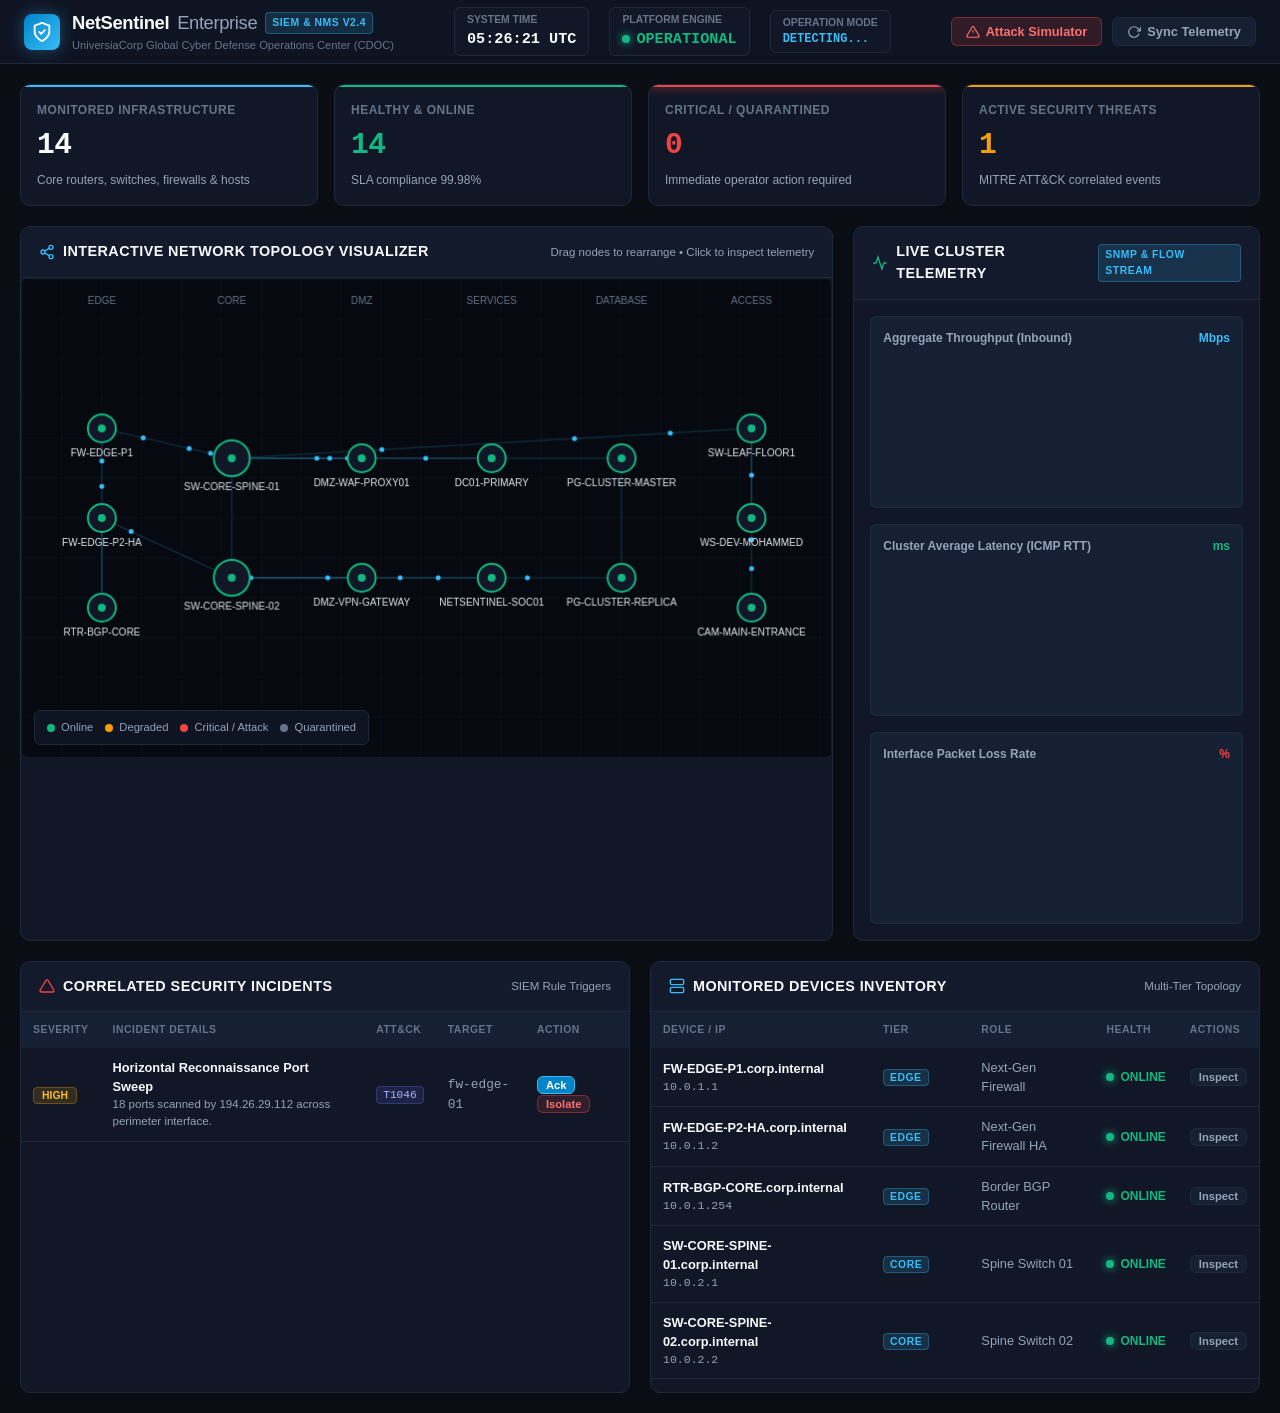
==== frontend/index.html @ fc28fd9a "feat(netsentinel): initialize enterprise network security and monitoring system (NMS/SIEM)" ====
<!DOCTYPE html>
<html lang="en">
<head>
  <meta charset="UTF-8">
  <meta name="viewport" content="width=device-width, initial-scale=1.0">
  <title>NetSentinel Enterprise — SOC Cyber Defense & Telemetry Platform</title>
  <link rel="stylesheet" href="css/soc.css">
</head>
<body>

  <!-- Top SOC Navigation Bar -->
  <header class="soc-header">
    <div class="brand-section">
      <div class="brand-logo">
        <svg width="22" height="22" viewBox="0 0 24 24" fill="none" stroke="#ffffff" stroke-width="2" stroke-linecap="round" stroke-linejoin="round">
          <path d="M12 22s8-4 8-10V5l-8-3-8 3v7c0 6 8 10 8 10z"/>
          <path d="M9 12l2 2 4-4"/>
        </svg>
      </div>
      <div>
        <div class="brand-title">
          NetSentinel <span style="font-weight: 400; color: #94a3b8;">Enterprise</span>
          <span class="badge-tag">SIEM & NMS v2.4</span>
        </div>
        <div style="font-size: 0.7rem; color: #64748b;">UniversiaCorp Global Cyber Defense Operations Center (CDOC)</div>
      </div>
    </div>

    <div class="header-metrics">
      <div class="kpi-pill">
        <span class="kpi-label">System Time</span>
        <span class="kpi-val" id="soc-clock">00:00:00 UTC</span>
      </div>
      <div class="kpi-pill">
        <span class="kpi-label">Platform Engine</span>
        <span class="kpi-val" style="color: #10b981; display: flex; align-items: center; gap: 6px;">
          <span class="pulse-dot"></span> OPERATIONAL
        </span>
      </div>
      <div class="kpi-pill">
        <span class="kpi-label">Operation Mode</span>
        <span class="kpi-val" id="mode-badge" style="color: #38bdf8; font-size: 0.75rem;">DETECTING...</span>
      </div>
    </div>

    <div class="header-actions">
      <button class="btn btn-danger" id="btn-open-attack-modal">
        <svg width="14" height="14" viewBox="0 0 24 24" fill="none" stroke="currentColor" stroke-width="2">
          <path d="M10.29 3.86L1.82 18a2 2 0 0 0 1.71 3h16.94a2 2 0 0 0 1.71-3L13.71 3.86a2 2 0 0 0-3.42 0z"/>
          <line x1="12" y1="9" x2="12" y2="13"/>
          <line x1="12" y1="17" x2="12.01" y2="17"/>
        </svg>
        Attack Simulator
      </button>
      <button class="btn btn-secondary" onclick="window.socApp.refreshData()">
        <svg width="14" height="14" viewBox="0 0 24 24" fill="none" stroke="currentColor" stroke-width="2">
          <polyline points="23 4 23 10 17 10"/>
          <path d="M20.49 15a9 9 0 1 1-2.12-9.36L23 10"/>
        </svg>
        Sync Telemetry
      </button>
    </div>
  </header>

  <!-- Main SOC Workspace Container -->
  <main class="soc-container">

    <!-- KPI Status Cards -->
    <section class="kpi-grid">
      <div class="kpi-card brand">
        <span class="kpi-title">Monitored Infrastructure</span>
        <span class="kpi-number" id="kpi-total-nodes">--</span>
        <span class="kpi-meta">Core routers, switches, firewalls & hosts</span>
      </div>
      <div class="kpi-card success">
        <span class="kpi-title">Healthy & Online</span>
        <span class="kpi-number" id="kpi-online-nodes" style="color: #10b981;">--</span>
        <span class="kpi-meta">SLA compliance 99.98%</span>
      </div>
      <div class="kpi-card critical">
        <span class="kpi-title">Critical / Quarantined</span>
        <span class="kpi-number" id="kpi-critical-nodes" style="color: #ef4444;">--</span>
        <span class="kpi-meta">Immediate operator action required</span>
      </div>
      <div class="kpi-card warning">
        <span class="kpi-title">Active Security Threats</span>
        <span class="kpi-number" id="kpi-active-threats" style="color: #f59e0b;">--</span>
        <span class="kpi-meta">MITRE ATT&CK correlated events</span>
      </div>
    </section>

    <!-- Center Workspace: Topology Map & Telemetry Gauges -->
    <section class="soc-workspace">
      
      <!-- Interactive Network Topology Canvas -->
      <div class="panel-card">
        <div class="panel-header">
          <div class="panel-title">
            <svg width="16" height="16" viewBox="0 0 24 24" fill="none" stroke="#38bdf8" stroke-width="2">
              <circle cx="18" cy="5" r="3"/><circle cx="6" cy="12" r="3"/><circle cx="18" cy="19" r="3"/>
              <line x1="8.59" y1="13.51" x2="15.42" y2="17.49"/><line x1="15.41" y1="6.51" x2="8.59" y2="10.49"/>
            </svg>
            Interactive Network Topology Visualizer
          </div>
          <div style="font-size: 0.72rem; color: #94a3b8;">
            Drag nodes to rearrange • Click to inspect telemetry
          </div>
        </div>
        <div class="panel-body" style="padding: 0;">
          <div class="topology-container">
            <canvas id="topology-canvas"></canvas>
            <div class="topology-legend">
              <div class="legend-item"><span class="legend-dot" style="background:#10b981;"></span> Online</div>
              <div class="legend-item"><span class="legend-dot" style="background:#f59e0b;"></span> Degraded</div>
              <div class="legend-item"><span class="legend-dot" style="background:#ef4444;"></span> Critical / Attack</div>
              <div class="legend-item"><span class="legend-dot" style="background:#64748b;"></span> Quarantined</div>
            </div>
          </div>
        </div>
      </div>

      <!-- Real-Time Telemetry Performance Charts -->
      <div class="panel-card">
        <div class="panel-header">
          <div class="panel-title">
            <svg width="16" height="16" viewBox="0 0 24 24" fill="none" stroke="#10b981" stroke-width="2">
              <polyline points="22 12 18 12 15 21 9 3 6 12 2 12"/>
            </svg>
            Live Cluster Telemetry
          </div>
          <span class="badge-tag">SNMP & Flow Stream</span>
        </div>
        <div class="panel-body telemetry-charts">
          
          <div class="chart-card">
            <div class="chart-header">
              <span>Aggregate Throughput (Inbound)</span>
              <span style="color:#38bdf8;">Mbps</span>
            </div>
            <div class="chart-canvas-wrap">
              <canvas id="chart-bandwidth"></canvas>
            </div>
          </div>

          <div class="chart-card">
            <div class="chart-header">
              <span>Cluster Average Latency (ICMP RTT)</span>
              <span style="color:#10b981;">ms</span>
            </div>
            <div class="chart-canvas-wrap">
              <canvas id="chart-latency"></canvas>
            </div>
          </div>

          <div class="chart-card">
            <div class="chart-header">
              <span>Interface Packet Loss Rate</span>
              <span style="color:#ef4444;">%</span>
            </div>
            <div class="chart-canvas-wrap">
              <canvas id="chart-loss"></canvas>
            </div>
          </div>

        </div>
      </div>

    </section>

    <!-- Bottom Tables: Incident Feed & Device Catalog -->
    <section class="tables-grid">
      
      <!-- Live Incident Feed -->
      <div class="panel-card">
        <div class="panel-header">
          <div class="panel-title">
            <svg width="16" height="16" viewBox="0 0 24 24" fill="none" stroke="#ef4444" stroke-width="2">
              <path d="M10.29 3.86L1.82 18a2 2 0 0 0 1.71 3h16.94a2 2 0 0 0 1.71-3L13.71 3.86a2 2 0 0 0-3.42 0z"/>
            </svg>
            Correlated Security Incidents
          </div>
          <span style="font-size: 0.72rem; color: #94a3b8;">SIEM Rule Triggers</span>
        </div>
        <div class="panel-body table-responsive" style="padding: 0;">
          <table class="soc-table">
            <thead>
              <tr>
                <th>Severity</th>
                <th>Incident Details</th>
                <th>ATT&CK</th>
                <th>Target</th>
                <th>Action</th>
              </tr>
            </thead>
            <tbody id="alerts-table-body">
              <!-- Rendered via app.js -->
            </tbody>
          </table>
        </div>
      </div>

      <!-- Infrastructure Inventory Catalog -->
      <div class="panel-card">
        <div class="panel-header">
          <div class="panel-title">
            <svg width="16" height="16" viewBox="0 0 24 24" fill="none" stroke="#38bdf8" stroke-width="2">
              <rect x="2" y="2" width="20" height="8" rx="2" ry="2"/>
              <rect x="2" y="14" width="20" height="8" rx="2" ry="2"/>
              <line x1="6" y1="6" x2="6.01" y2="6"/>
              <line x1="6" y1="18" x2="6.01" y2="18"/>
            </svg>
            Monitored Devices Inventory
          </div>
          <span style="font-size: 0.72rem; color: #94a3b8;">Multi-Tier Topology</span>
        </div>
        <div class="panel-body table-responsive" style="padding: 0;">
          <table class="soc-table">
            <thead>
              <tr>
                <th>Device / IP</th>
                <th>Tier</th>
                <th>Role</th>
                <th>Health</th>
                <th>Actions</th>
              </tr>
            </thead>
            <tbody id="devices-table-body">
              <!-- Rendered via app.js -->
            </tbody>
          </table>
        </div>
      </div>

    </section>

  </main>

  <!-- Modal: Cyber Attack Simulator -->
  <div class="modal-overlay" id="attack-modal">
    <div class="modal-box">
      <div class="modal-header">
        <div style="font-weight: 700; font-size: 1rem; display: flex; align-items: center; gap: 8px;">
          <span style="color: #ef4444;">●</span> Inject Simulated Cyber Attack
        </div>
        <button class="btn btn-secondary" id="btn-close-attack-modal" style="padding: 4px 10px;">✕</button>
      </div>
      <div class="modal-body">
        <p style="font-size: 0.8rem; color: #94a3b8;">
          Select a realistic threat scenario to execute against the monitored infrastructure.
          The SIEM correlator will analyze incoming telemetry, trigger MITRE ATT&CK alerts, and degrade node status in real-time.
        </p>

        <div class="attack-cards-grid">
          <button class="attack-btn-card danger" onclick="window.socApp.triggerAttackScenario('ddos')">
            <div class="attack-btn-title">
              <span style="color: #ef4444;">💥</span> Volumetric SYN Flood DDoS
            </div>
            <div class="attack-btn-desc">
              894 Mbps traffic surge targeting PA-5450 Perimeter Firewall. Triggers Rule SEC-R003 (T1498.001).
            </div>
          </button>

          <button class="attack-btn-card danger" onclick="window.socApp.triggerAttackScenario('brute_force')">
            <div class="attack-btn-title">
              <span style="color: #ef4444;">🔑</span> SSH Credential Brute-Force
            </div>
            <div class="attack-btn-desc">
              8 rapid failed logins against Primary PostgreSQL Cluster. Triggers Rule SEC-R001 (T1110.001).
            </div>
          </button>

          <button class="attack-btn-card" onclick="window.socApp.triggerAttackScenario('port_scan')">
            <div class="attack-btn-title">
              <span style="color: #f59e0b;">🔍</span> Horizontal Port Sweep
            </div>
            <div class="attack-btn-desc">
              Reconnaissance sweep probing 18 ports on Nginx DMZ Reverse Proxy. Triggers Rule SEC-R002 (T1046).
            </div>
          </button>

          <button class="attack-btn-card" onclick="window.socApp.triggerAttackScenario('link_flap')">
            <div class="attack-btn-title">
              <span style="color: #38bdf8;">⚡</span> Spine Fiber Link Flapping
            </div>
            <div class="attack-btn-desc">
              12.5% packet drop burst & 215ms latency spike on Cisco Nexus Core Backbone. Triggers NMS stability alert.
            </div>
          </button>
        </div>
      </div>
    </div>
  </div>

  <!-- Modal: Device Inspector -->
  <div class="modal-overlay" id="device-modal">
    <div class="modal-box">
      <div class="modal-header">
        <div style="font-weight: 700; font-size: 1rem; display: flex; align-items: center; gap: 8px;">
          <svg width="16" height="16" viewBox="0 0 24 24" fill="none" stroke="#38bdf8" stroke-width="2">
            <rect x="2" y="2" width="20" height="8" rx="2" ry="2"/>
            <rect x="2" y="14" width="20" height="8" rx="2" ry="2"/>
          </svg>
          Device Telemetry Inspector
        </div>
        <button class="btn btn-secondary" id="btn-close-device-modal" style="padding: 4px 10px;">✕</button>
      </div>
      <div class="modal-body">
        <div style="display: grid; grid-template-columns: 1fr 1fr; gap: 12px; font-size: 0.8rem;">
          <div><strong style="color:#64748b;">Hostname:</strong> <div id="modal-dev-hostname" style="font-family:monospace; color:#f8fafc;">--</div></div>
          <div><strong style="color:#64748b;">IP Address:</strong> <div id="modal-dev-ip" style="font-family:monospace; color:#38bdf8;">--</div></div>
          <div><strong style="color:#64748b;">Network Tier:</strong> <div id="modal-dev-tier" style="color:#f8fafc;">--</div></div>
          <div><strong style="color:#64748b;">Operational Role:</strong> <div id="modal-dev-role" style="color:#f8fafc;">--</div></div>
          <div><strong style="color:#64748b;">Hardware / OS:</strong> <div id="modal-dev-vendor" style="color:#f8fafc;">--</div></div>
          <div><strong style="color:#64748b;">Current Health:</strong> <div id="modal-dev-status" style="font-weight:700;">--</div></div>
        </div>

        <div style="margin-top: 10px; display: flex; gap: 10px;">
          <button class="btn btn-primary" onclick="alert('ICMP Probe Executed: Round-trip RTT: 1.2ms, Packet Loss: 0.0%, 3-way handshake verified.')">
            Execute Live ICMP Probe
          </button>
          <button class="btn btn-danger" onclick="window.socApp.quarantineDevice(window.socApp.selectedDevice.id); window.socApp.closeDeviceModal();">
            Isolate / Quarantine Host
          </button>
        </div>
      </div>
    </div>
  </div>

  <script src="js/topology.js"></script>
  <script src="js/charts.js"></script>
  <script src="js/app.js"></script>
</body>
</html>
---- frontend/css/soc.css ----
/* NetSentinel Enterprise - Cyber SOC Dark Theme */
:root {
  --bg-primary: #0a0d14;
  --bg-surface: #111726;
  --bg-surface-elevated: #162035;
  --bg-surface-hover: #1c2944;
  --border-subtle: #1e293b;
  --border-active: #38bdf8;
  
  --text-primary: #f8fafc;
  --text-secondary: #94a3b8;
  --text-muted: #64748b;
  
  --color-brand: #38bdf8;
  --color-brand-glow: rgba(56, 189, 248, 0.35);
  --color-success: #10b981;
  --color-warning: #f59e0b;
  --color-danger: #ef4444;
  --color-info: #6366f1;
  
  --radius-sm: 6px;
  --radius-md: 10px;
  --radius-lg: 14px;
  --transition-fast: 0.15s ease;
  --transition-smooth: 0.3s cubic-bezier(0.4, 0, 0.2, 1);
}

* {
  margin: 0;
  padding: 0;
  box-sizing: border-box;
}

body {
  font-family: -apple-system, BlinkMacSystemFont, "Segoe UI", Roboto, "Helvetica Neue", Arial, sans-serif;
  background-color: var(--bg-primary);
  color: var(--text-primary);
  line-height: 1.5;
  overflow-x: hidden;
  font-size: 14px;
}

/* Scrollbar */
::-webkit-scrollbar {
  width: 6px;
  height: 6px;
}
::-webkit-scrollbar-track {
  background: var(--bg-primary);
}
::-webkit-scrollbar-thumb {
  background: var(--border-subtle);
  border-radius: 3px;
}
::-webkit-scrollbar-thumb:hover {
  background: var(--text-muted);
}

/* Header & Top Bar */
.soc-header {
  height: 64px;
  background: rgba(17, 23, 38, 0.85);
  backdrop-filter: blur(12px);
  border-bottom: 1px solid var(--border-subtle);
  display: flex;
  align-items: center;
  justify-content: space-between;
  padding: 0 24px;
  position: sticky;
  top: 0;
  z-index: 100;
}

.brand-section {
  display: flex;
  align-items: center;
  gap: 12px;
}

.brand-logo {
  width: 36px;
  height: 36px;
  border-radius: 8px;
  background: linear-gradient(135deg, #0284c7, #38bdf8);
  display: flex;
  align-items: center;
  justify-content: center;
  box-shadow: 0 0 16px var(--color-brand-glow);
}

.brand-title {
  font-size: 1.15rem;
  font-weight: 700;
  letter-spacing: -0.02em;
  display: flex;
  align-items: center;
  gap: 8px;
}

.badge-tag {
  font-size: 0.65rem;
  text-transform: uppercase;
  font-weight: 700;
  letter-spacing: 0.05em;
  padding: 2px 6px;
  border-radius: 4px;
  background: rgba(56, 189, 248, 0.15);
  color: var(--color-brand);
  border: 1px solid rgba(56, 189, 248, 0.3);
}

.header-metrics {
  display: flex;
  align-items: center;
  gap: 20px;
}

.kpi-pill {
  display: flex;
  flex-direction: column;
  background: var(--bg-surface);
  border: 1px solid var(--border-subtle);
  border-radius: var(--radius-sm);
  padding: 4px 12px;
}

.kpi-pill .kpi-label {
  font-size: 0.65rem;
  color: var(--text-muted);
  text-transform: uppercase;
  font-weight: 600;
}

.kpi-pill .kpi-val {
  font-size: 0.95rem;
  font-weight: 700;
  font-family: monospace;
}

.header-actions {
  display: flex;
  align-items: center;
  gap: 10px;
}

/* Buttons */
.btn {
  display: inline-flex;
  align-items: center;
  gap: 6px;
  padding: 6px 14px;
  font-size: 0.8rem;
  font-weight: 600;
  border-radius: var(--radius-sm);
  cursor: pointer;
  transition: all var(--transition-fast);
  border: 1px solid transparent;
}

.btn-primary {
  background: #0284c7;
  color: #ffffff;
  border-color: #38bdf8;
}
.btn-primary:hover {
  background: #0369a1;
  box-shadow: 0 0 12px var(--color-brand-glow);
}

.btn-danger {
  background: rgba(239, 68, 68, 0.15);
  color: #f87171;
  border-color: rgba(239, 68, 68, 0.4);
}
.btn-danger:hover {
  background: rgba(239, 68, 68, 0.25);
  box-shadow: 0 0 12px rgba(239, 68, 68, 0.3);
}

.btn-secondary {
  background: var(--bg-surface-elevated);
  color: var(--text-secondary);
  border-color: var(--border-subtle);
}
.btn-secondary:hover {
  background: var(--bg-surface-hover);
  color: var(--text-primary);
}

.pulse-dot {
  width: 8px;
  height: 8px;
  border-radius: 50%;
  background: var(--color-success);
  box-shadow: 0 0 8px var(--color-success);
  display: inline-block;
  animation: pulse-live 2s infinite;
}

@keyframes pulse-live {
  0% { transform: scale(0.95); box-shadow: 0 0 0 0 rgba(16, 185, 129, 0.7); }
  70% { transform: scale(1.1); box-shadow: 0 0 0 6px rgba(16, 185, 129, 0); }
  100% { transform: scale(0.95); box-shadow: 0 0 0 0 rgba(16, 185, 129, 0); }
}

/* Layout Container */
.soc-container {
  max-width: 1720px;
  margin: 0 auto;
  padding: 20px;
  display: flex;
  flex-direction: column;
  gap: 20px;
}

/* Status Banner Cards */
.kpi-grid {
  display: grid;
  grid-template-columns: repeat(auto-fit, minmax(210px, 1fr));
  gap: 16px;
}

.kpi-card {
  background: var(--bg-surface);
  border: 1px solid var(--border-subtle);
  border-radius: var(--radius-md);
  padding: 16px;
  display: flex;
  flex-direction: column;
  gap: 4px;
  position: relative;
  overflow: hidden;
}

.kpi-card::before {
  content: "";
  position: absolute;
  top: 0;
  left: 0;
  right: 0;
  height: 2px;
  background: var(--border-subtle);
}

.kpi-card.critical::before { background: var(--color-danger); box-shadow: 0 0 10px var(--color-danger); }
.kpi-card.warning::before { background: var(--color-warning); }
.kpi-card.success::before { background: var(--color-success); }
.kpi-card.brand::before { background: var(--color-brand); }

.kpi-title {
  font-size: 0.75rem;
  color: var(--text-muted);
  text-transform: uppercase;
  font-weight: 600;
  letter-spacing: 0.04em;
}

.kpi-number {
  font-size: 1.85rem;
  font-weight: 700;
  font-family: monospace;
  letter-spacing: -0.02em;
}

.kpi-meta {
  font-size: 0.75rem;
  color: var(--text-secondary);
  display: flex;
  align-items: center;
  gap: 6px;
}

/* Main Two-Column SOC Workspace */
.soc-workspace {
  display: grid;
  grid-template-columns: 2fr 1fr;
  gap: 20px;
}

@media (max-width: 1200px) {
  .soc-workspace {
    grid-template-columns: 1fr;
  }
}

.panel-card {
  background: var(--bg-surface);
  border: 1px solid var(--border-subtle);
  border-radius: var(--radius-md);
  overflow: hidden;
  display: flex;
  flex-direction: column;
}

.panel-header {
  padding: 14px 18px;
  border-bottom: 1px solid var(--border-subtle);
  display: flex;
  align-items: center;
  justify-content: space-between;
  background: rgba(22, 32, 53, 0.4);
}

.panel-title {
  font-size: 0.9rem;
  font-weight: 700;
  display: flex;
  align-items: center;
  gap: 8px;
  text-transform: uppercase;
  letter-spacing: 0.03em;
}

.panel-body {
  padding: 16px;
  flex: 1;
}

/* Canvas Topology Map Container */
.topology-container {
  height: 480px;
  background: #06090f;
  position: relative;
  overflow: hidden;
  border-radius: var(--radius-sm);
  border: 1px solid rgba(30, 41, 59, 0.6);
}

#topology-canvas {
  width: 100%;
  height: 100%;
  display: block;
}

.topology-legend {
  position: absolute;
  bottom: 12px;
  left: 12px;
  background: rgba(17, 23, 38, 0.85);
  backdrop-filter: blur(8px);
  border: 1px solid var(--border-subtle);
  border-radius: var(--radius-sm);
  padding: 8px 12px;
  display: flex;
  gap: 12px;
  font-size: 0.7rem;
  color: var(--text-secondary);
}

.legend-item {
  display: flex;
  align-items: center;
  gap: 6px;
}

.legend-dot {
  width: 8px;
  height: 8px;
  border-radius: 50%;
}

/* Charts Section */
.telemetry-charts {
  display: flex;
  flex-direction: column;
  gap: 16px;
}

.chart-card {
  background: var(--bg-surface-elevated);
  border: 1px solid var(--border-subtle);
  border-radius: var(--radius-sm);
  padding: 12px;
}

.chart-header {
  display: flex;
  justify-content: space-between;
  margin-bottom: 8px;
  font-size: 0.75rem;
  font-weight: 600;
  color: var(--text-secondary);
}

.chart-canvas-wrap {
  height: 140px;
  width: 100%;
  position: relative;
}

/* Tables Section */
.tables-grid {
  display: grid;
  grid-template-columns: 1fr 1fr;
  gap: 20px;
}

@media (max-width: 1100px) {
  .tables-grid {
    grid-template-columns: 1fr;
  }
}

.table-responsive {
  max-height: 380px;
  overflow-y: auto;
}

.soc-table {
  width: 100%;
  border-collapse: collapse;
  text-align: left;
  font-size: 0.8rem;
}

.soc-table th {
  background: var(--bg-surface-elevated);
  color: var(--text-muted);
  font-weight: 600;
  text-transform: uppercase;
  font-size: 0.65rem;
  letter-spacing: 0.05em;
  padding: 10px 12px;
  position: sticky;
  top: 0;
  z-index: 10;
}

.soc-table td {
  padding: 10px 12px;
  border-bottom: 1px solid var(--border-subtle);
  color: var(--text-secondary);
}

.soc-table tr:hover td {
  background: var(--bg-surface-hover);
  color: var(--text-primary);
}

/* Severity Badges */
.badge-critical {
  background: rgba(239, 68, 68, 0.15);
  color: #f87171;
  border: 1px solid rgba(239, 68, 68, 0.3);
  padding: 2px 8px;
  border-radius: 4px;
  font-weight: 700;
  font-size: 0.65rem;
}

.badge-high {
  background: rgba(245, 158, 11, 0.15);
  color: #fbbf24;
  border: 1px solid rgba(245, 158, 11, 0.3);
  padding: 2px 8px;
  border-radius: 4px;
  font-weight: 700;
  font-size: 0.65rem;
}

.badge-medium {
  background: rgba(56, 189, 248, 0.15);
  color: #38bdf8;
  border: 1px solid rgba(56, 189, 248, 0.3);
  padding: 2px 8px;
  border-radius: 4px;
  font-weight: 700;
  font-size: 0.65rem;
}

.badge-mitre {
  background: rgba(99, 102, 241, 0.15);
  color: #a5b4fc;
  border: 1px solid rgba(99, 102, 241, 0.3);
  padding: 2px 6px;
  border-radius: 4px;
  font-family: monospace;
  font-size: 0.7rem;
}

/* Status Indicators */
.status-pill {
  display: inline-flex;
  align-items: center;
  gap: 6px;
  font-weight: 600;
  font-size: 0.75rem;
}

.status-online { color: var(--color-success); }
.status-degraded { color: var(--color-warning); }
.status-critical { color: var(--color-danger); }
.status-quarantined { color: #94a3b8; text-decoration: line-through; }

/* Modal */
.modal-overlay {
  display: none;
  position: fixed;
  inset: 0;
  background: rgba(0, 0, 0, 0.75);
  backdrop-filter: blur(6px);
  z-index: 200;
  align-items: center;
  justify-content: center;
  padding: 20px;
}

.modal-overlay.active {
  display: flex;
}

.modal-box {
  background: var(--bg-surface);
  border: 1px solid var(--border-subtle);
  border-radius: var(--radius-lg);
  width: 100%;
  max-width: 650px;
  overflow: hidden;
  box-shadow: 0 20px 40px rgba(0,0,0,0.5);
  animation: modal-pop 0.2s cubic-bezier(0.16, 1, 0.3, 1);
}

@keyframes modal-pop {
  from { opacity: 0; transform: scale(0.95); }
  to { opacity: 1; transform: scale(1); }
}

.modal-header {
  padding: 16px 20px;
  border-bottom: 1px solid var(--border-subtle);
  display: flex;
  justify-content: space-between;
  align-items: center;
  background: var(--bg-surface-elevated);
}

.modal-body {
  padding: 20px;
  display: flex;
  flex-direction: column;
  gap: 16px;
}

.attack-cards-grid {
  display: grid;
  grid-template-columns: 1fr 1fr;
  gap: 12px;
}

.attack-btn-card {
  background: var(--bg-surface-elevated);
  border: 1px solid var(--border-subtle);
  border-radius: var(--radius-sm);
  padding: 14px;
  text-align: left;
  cursor: pointer;
  transition: all var(--transition-fast);
  color: var(--text-primary);
}

.attack-btn-card:hover {
  background: var(--bg-surface-hover);
  border-color: var(--color-brand);
  transform: translateY(-2px);
}

.attack-btn-card.danger:hover {
  border-color: var(--color-danger);
}

.attack-btn-title {
  font-weight: 700;
  font-size: 0.85rem;
  margin-bottom: 4px;
  display: flex;
  align-items: center;
  gap: 6px;
}

.attack-btn-desc {
  font-size: 0.72rem;
  color: var(--text-muted);
}
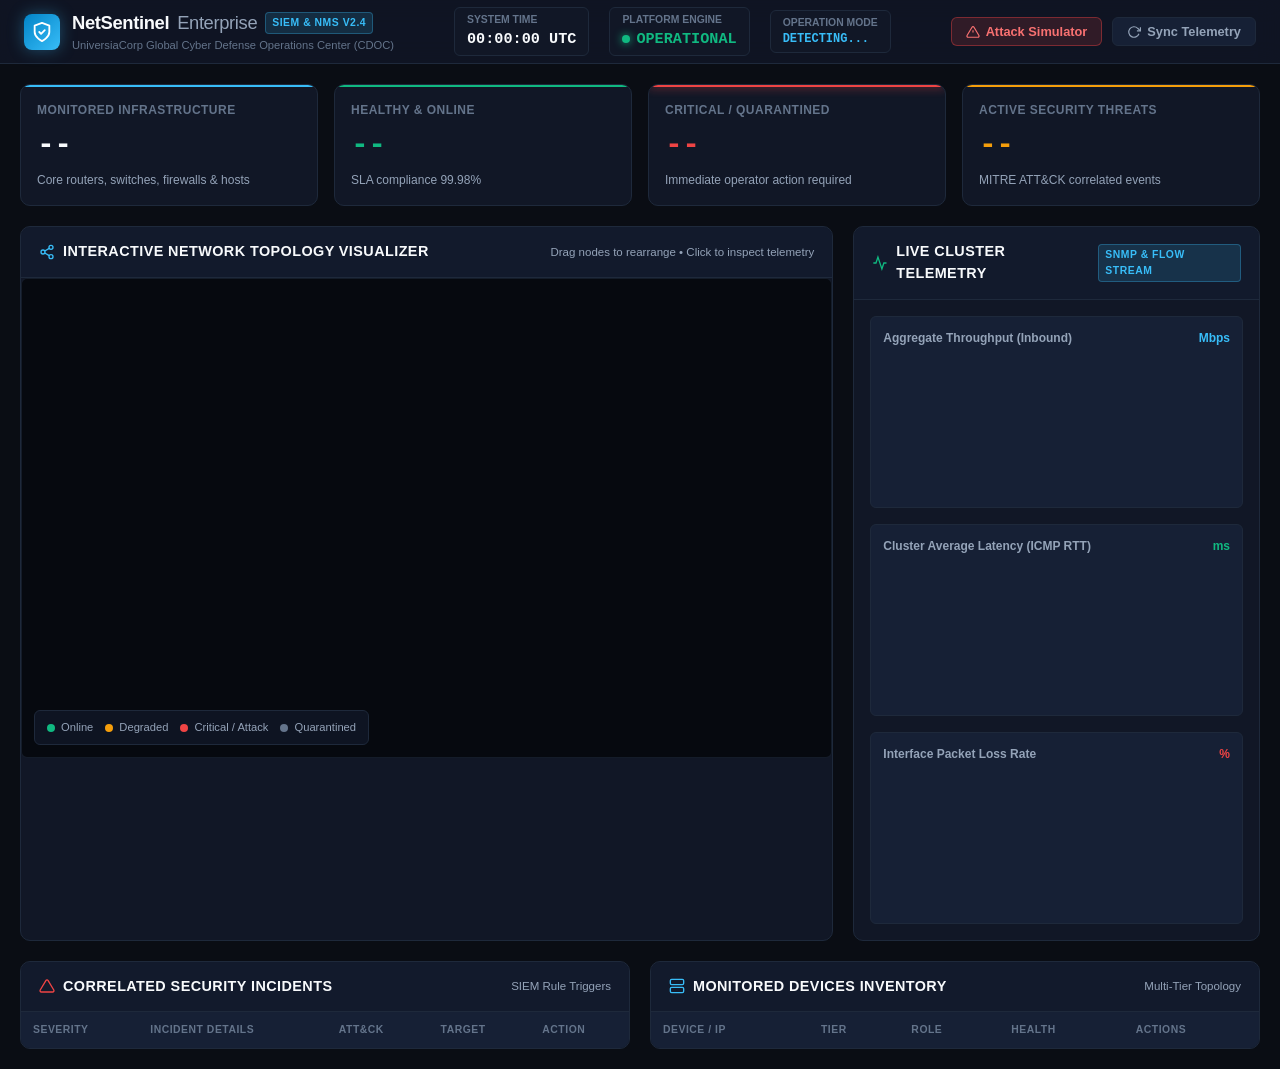
==== commit 17f7b19a: "feat(siem-nms): complete enterprise audit, closed-loop recovery, MITRE rules, live diagnostics & Fre" ====
--- a/frontend/index.html
+++ b/frontend/index.html
@@ -286,6 +286,15 @@
               12.5% packet drop burst & 215ms latency spike on Cisco Nexus Core Backbone. Triggers NMS stability alert.
             </div>
           </button>
+
+          <button class="attack-btn-card danger" onclick="window.socApp.triggerAttackScenario('rogue_mac')">
+            <div class="attack-btn-title">
+              <span style="color: #ef4444;">🛡️</span> Rogue MAC Injection on Core VLAN
+            </div>
+            <div class="attack-btn-desc">
+              Unauthorized MAC 00:0C:29:DE:AD:01 attempts switchport uplink connection. Triggers Rule SEC-R004 (T1200).
+            </div>
+          </button>
         </div>
       </div>
     </div>
@@ -293,14 +302,14 @@
 
   <!-- Modal: Device Inspector -->
   <div class="modal-overlay" id="device-modal">
-    <div class="modal-box">
+    <div class="modal-box" style="max-width: 680px;">
       <div class="modal-header">
         <div style="font-weight: 700; font-size: 1rem; display: flex; align-items: center; gap: 8px;">
           <svg width="16" height="16" viewBox="0 0 24 24" fill="none" stroke="#38bdf8" stroke-width="2">
             <rect x="2" y="2" width="20" height="8" rx="2" ry="2"/>
             <rect x="2" y="14" width="20" height="8" rx="2" ry="2"/>
           </svg>
-          Device Telemetry Inspector
+          Device Telemetry & Security Inspector
         </div>
         <button class="btn btn-secondary" id="btn-close-device-modal" style="padding: 4px 10px;">✕</button>
       </div>
@@ -314,11 +323,24 @@
           <div><strong style="color:#64748b;">Current Health:</strong> <div id="modal-dev-status" style="font-weight:700;">--</div></div>
         </div>
 
-        <div style="margin-top: 10px; display: flex; gap: 10px;">
-          <button class="btn btn-primary" onclick="alert('ICMP Probe Executed: Round-trip RTT: 1.2ms, Packet Loss: 0.0%, 3-way handshake verified.')">
-            Execute Live ICMP Probe
-          </button>
-          <button class="btn btn-danger" onclick="window.socApp.quarantineDevice(window.socApp.selectedDevice.id); window.socApp.closeDeviceModal();">
+        <div style="margin-top: 6px; display: flex; align-items: center; justify-content: space-between; gap: 8px;">
+          <span id="modal-telemetry-badge" style="font-size: 0.72rem; padding: 3px 8px; border-radius: 4px; background: rgba(56, 189, 248, 0.12); color: #38bdf8; border: 1px solid rgba(56, 189, 248, 0.25);">
+            ⚡ Live ICMP / TCP Diagnostic Engine
+          </span>
+          <span style="font-size: 0.72rem; color: #94a3b8;" id="modal-dev-quarantine-status">Isolation: NONE</span>
+        </div>
+
+        <!-- Real-time Probe Results Box -->
+        <div id="modal-probe-results" style="display: none; background: #0b1120; border: 1px solid #1e293b; border-radius: 6px; padding: 12px; margin-top: 10px; font-size: 0.75rem;"></div>
+
+        <div style="margin-top: 12px; display: flex; gap: 10px;">
+          <button class="btn btn-primary" id="btn-execute-probe" onclick="window.socApp.probeSelectedDevice()">
+            <svg width="14" height="14" viewBox="0 0 24 24" fill="none" stroke="currentColor" stroke-width="2" style="margin-right: 4px; vertical-align: middle;">
+              <polyline points="22 12 18 12 15 21 9 3 6 12 2 12"/>
+            </svg>
+            Execute Live ICMP & TCP Probe
+          </button>
+          <button class="btn btn-danger" id="btn-toggle-quarantine" onclick="window.socApp.toggleSelectedDeviceQuarantine()">
             Isolate / Quarantine Host
           </button>
         </div>
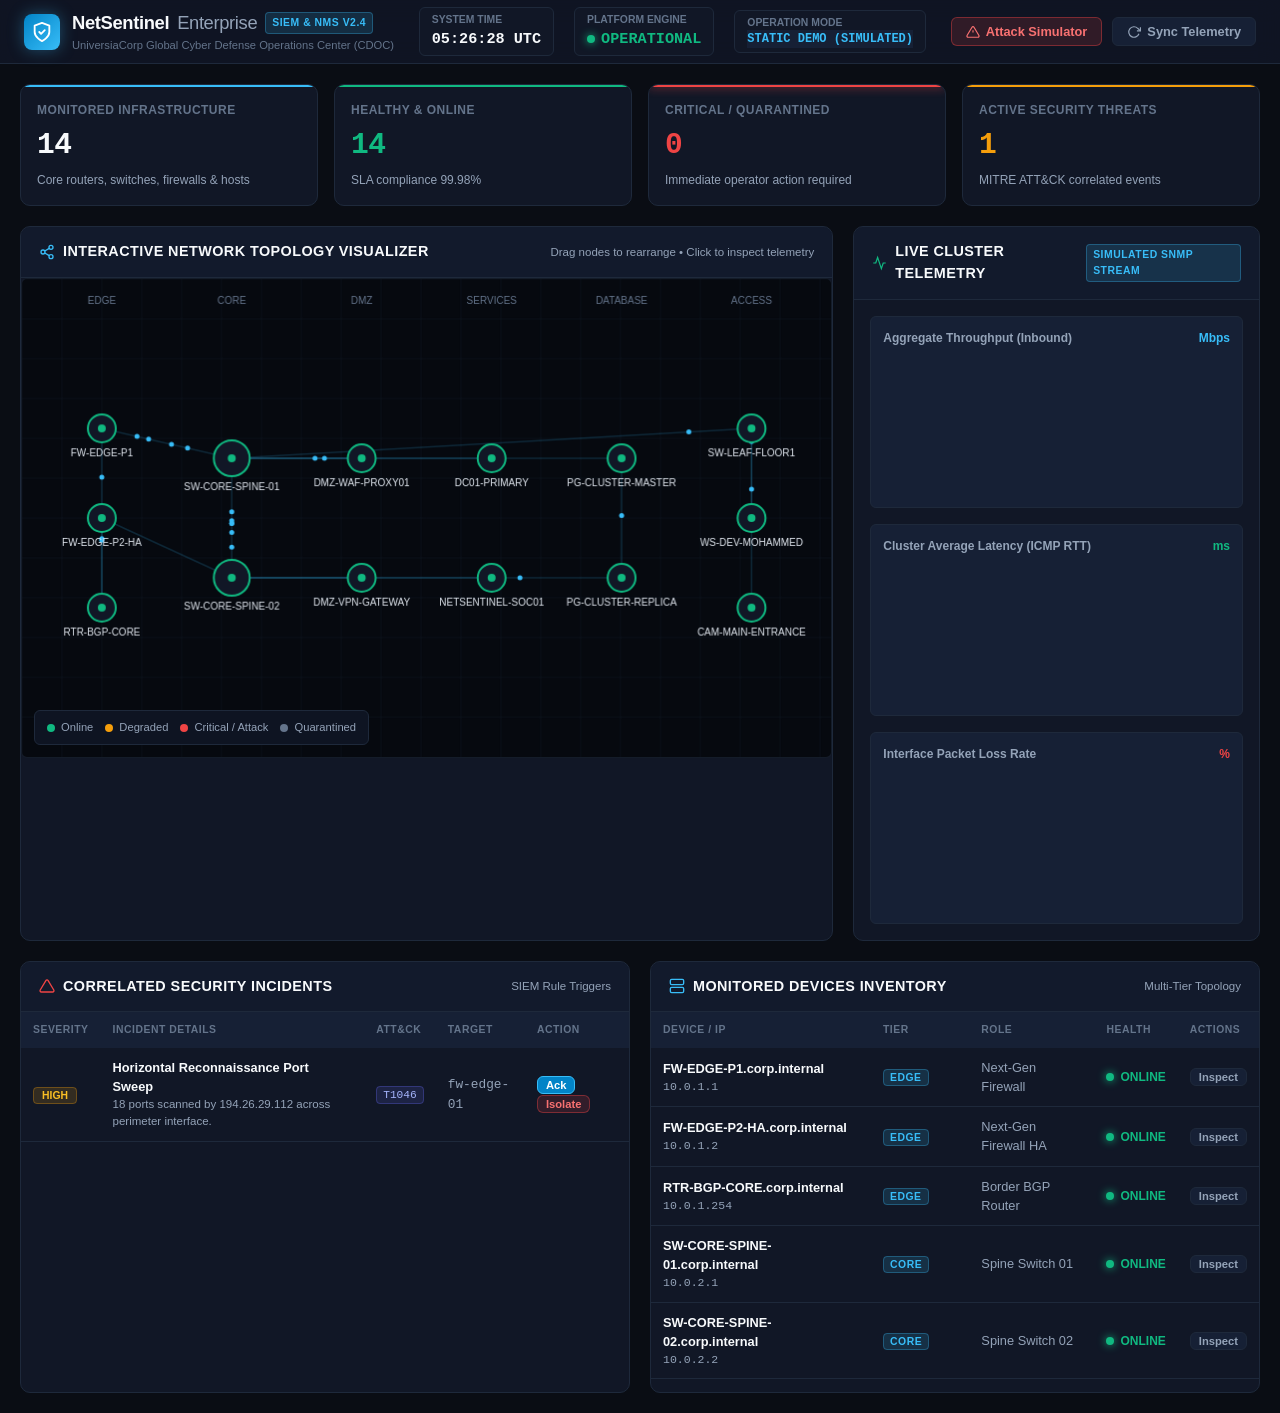
==== commit 98e2df21: "fix(frontend): resolve app.js syntax error, optimize offline fallback seeding & add regression tests" ====
--- a/frontend/index.html
+++ b/frontend/index.html
@@ -128,7 +128,7 @@
             </svg>
             Live Cluster Telemetry
           </div>
-          <span class="badge-tag">SNMP & Flow Stream</span>
+          <span class="badge-tag" id="badge-telemetry-mode">Simulated SNMP Stream</span>
         </div>
         <div class="panel-body telemetry-charts">
           
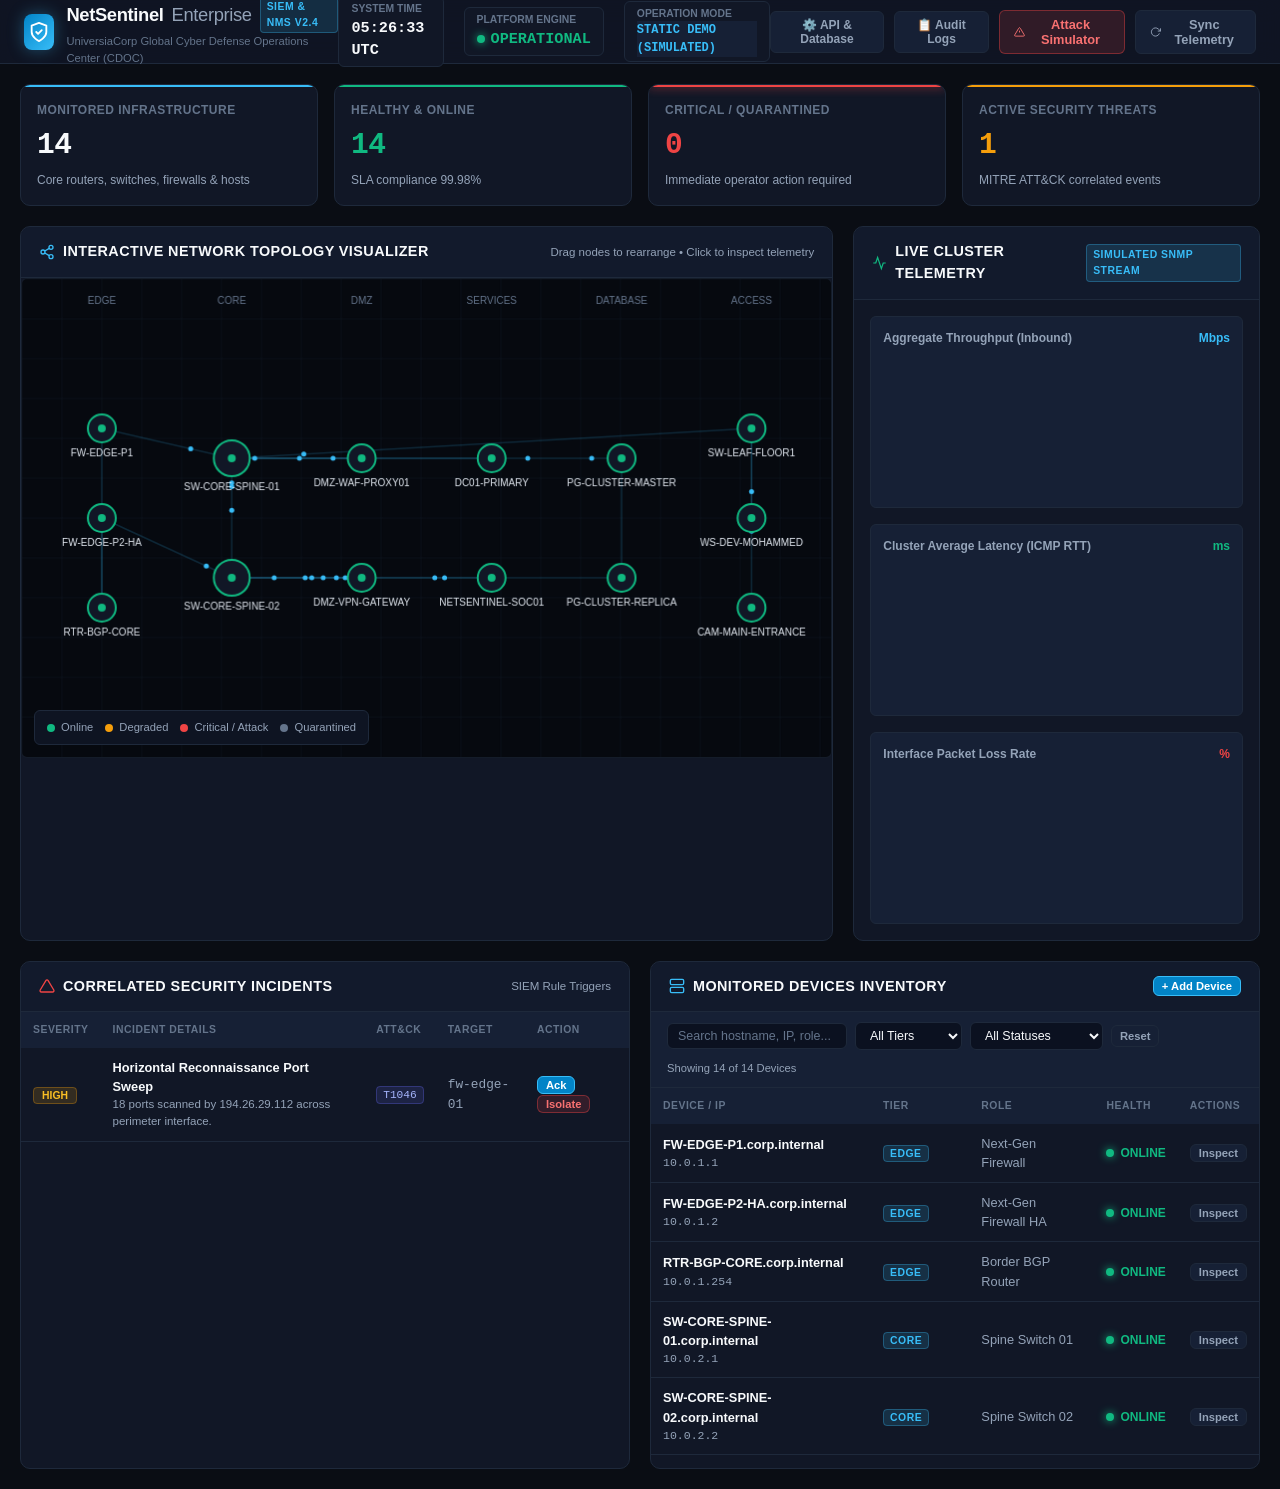
==== commit 7897c323: "feat(fullstack): add dual-mode PostgreSQL/SQLite persistence, Device CRUD, Vercel serverless entrypo" ====
--- a/frontend/index.html
+++ b/frontend/index.html
@@ -44,6 +44,12 @@
     </div>
 
     <div class="header-actions">
+      <button class="btn btn-secondary" id="btn-open-settings-modal" style="font-size: 0.75rem;">
+        ⚙️ API & Database
+      </button>
+      <button class="btn btn-secondary" id="btn-open-audit-modal" style="font-size: 0.75rem;">
+        📋 Audit Logs
+      </button>
       <button class="btn btn-danger" id="btn-open-attack-modal">
         <svg width="14" height="14" viewBox="0 0 24 24" fill="none" stroke="currentColor" stroke-width="2">
           <path d="M10.29 3.86L1.82 18a2 2 0 0 0 1.71 3h16.94a2 2 0 0 0 1.71-3L13.71 3.86a2 2 0 0 0-3.42 0z"/>
@@ -211,8 +217,40 @@
             </svg>
             Monitored Devices Inventory
           </div>
-          <span style="font-size: 0.72rem; color: #94a3b8;">Multi-Tier Topology</span>
-        </div>
+          <div style="display: flex; align-items: center; gap: 8px;">
+            <button class="btn btn-primary" id="btn-open-add-device" style="font-size: 0.7rem; padding: 3px 8px;">
+              + Add Device
+            </button>
+          </div>
+        </div>
+
+        <!-- Inventory Search & Filter Toolbar -->
+        <div class="soc-toolbar">
+          <div class="soc-toolbar-filters">
+            <input type="text" id="device-search-input" class="soc-input" placeholder="Search hostname, IP, role..." style="width: 180px;">
+            <select id="device-tier-filter" class="soc-select">
+              <option value="">All Tiers</option>
+              <option value="EDGE">EDGE</option>
+              <option value="CORE">CORE</option>
+              <option value="DMZ">DMZ</option>
+              <option value="SERVICES">SERVICES</option>
+              <option value="DATABASE">DATABASE</option>
+              <option value="ACCESS">ACCESS</option>
+            </select>
+            <select id="device-status-filter" class="soc-select">
+              <option value="">All Statuses</option>
+              <option value="ONLINE">ONLINE</option>
+              <option value="DEGRADED">DEGRADED</option>
+              <option value="CRITICAL">CRITICAL</option>
+              <option value="QUARANTINED">QUARANTINED</option>
+            </select>
+            <button class="btn btn-secondary" id="btn-reset-filters" style="font-size: 0.7rem; padding: 4px 8px;">
+              Reset
+            </button>
+          </div>
+          <span style="font-size: 0.7rem; color: #94a3b8;" id="devices-count-badge">Multi-Tier Topology</span>
+        </div>
+
         <div class="panel-body table-responsive" style="padding: 0;">
           <table class="soc-table">
             <thead>
@@ -333,7 +371,7 @@
         <!-- Real-time Probe Results Box -->
         <div id="modal-probe-results" style="display: none; background: #0b1120; border: 1px solid #1e293b; border-radius: 6px; padding: 12px; margin-top: 10px; font-size: 0.75rem;"></div>
 
-        <div style="margin-top: 12px; display: flex; gap: 10px;">
+        <div style="margin-top: 12px; display: flex; flex-wrap: wrap; gap: 8px;">
           <button class="btn btn-primary" id="btn-execute-probe" onclick="window.socApp.probeSelectedDevice()">
             <svg width="14" height="14" viewBox="0 0 24 24" fill="none" stroke="currentColor" stroke-width="2" style="margin-right: 4px; vertical-align: middle;">
               <polyline points="22 12 18 12 15 21 9 3 6 12 2 12"/>
@@ -343,6 +381,153 @@
           <button class="btn btn-danger" id="btn-toggle-quarantine" onclick="window.socApp.toggleSelectedDeviceQuarantine()">
             Isolate / Quarantine Host
           </button>
+          <button class="btn btn-secondary" id="btn-open-edit-device" onclick="window.socApp.openEditSelectedDevice()">
+            Edit Device
+          </button>
+          <button class="btn btn-secondary" id="btn-delete-device" onclick="window.socApp.deleteSelectedDevice()" style="color: #ef4444; border-color: rgba(239, 68, 68, 0.4);">
+            Delete Device
+          </button>
+        </div>
+      </div>
+    </div>
+  </div>
+
+  <!-- Modal: Add / Edit Device Form -->
+  <div class="modal-overlay" id="device-form-modal">
+    <div class="modal-box" style="max-width: 600px;">
+      <div class="modal-header">
+        <div style="font-weight: 700; font-size: 1rem; display: flex; align-items: center; gap: 8px;">
+          <span style="color: #38bdf8;">●</span> <span id="device-form-title">Add Infrastructure Device</span>
+        </div>
+        <button class="btn btn-secondary" id="btn-close-device-form-modal" style="padding: 4px 10px;">✕</button>
+      </div>
+      <div class="modal-body">
+        <form id="device-form" onsubmit="window.socApp.handleDeviceFormSubmit(event)">
+          <div class="soc-form-grid">
+            <div class="soc-form-group">
+              <label class="soc-form-label" for="form-dev-id">Device Identifier</label>
+              <input type="text" id="form-dev-id" class="soc-input" placeholder="e.g. srv-backup-01" required>
+            </div>
+            <div class="soc-form-group">
+              <label class="soc-form-label" for="form-dev-hostname">FQDN Hostname</label>
+              <input type="text" id="form-dev-hostname" class="soc-input" placeholder="backup.corp.internal" required>
+            </div>
+            <div class="soc-form-group">
+              <label class="soc-form-label" for="form-dev-ip">IPv4 Address</label>
+              <input type="text" id="form-dev-ip" class="soc-input" placeholder="10.0.5.50" required>
+            </div>
+            <div class="soc-form-group">
+              <label class="soc-form-label" for="form-dev-mac">MAC Address</label>
+              <input type="text" id="form-dev-mac" class="soc-input" placeholder="00:1A:2B:3C:4D:5E">
+            </div>
+            <div class="soc-form-group">
+              <label class="soc-form-label" for="form-dev-tier">Network Tier</label>
+              <select id="form-dev-tier" class="soc-select">
+                <option value="ACCESS">ACCESS (Leaf / Workstations)</option>
+                <option value="CORE">CORE (Spine Backbone)</option>
+                <option value="EDGE">EDGE (Perimeter Firewall / BGP)</option>
+                <option value="DMZ">DMZ (WAF / Reverse Proxy)</option>
+                <option value="SERVICES">SERVICES (Active Directory / SIEM)</option>
+                <option value="DATABASE">DATABASE (PostgreSQL / Redis)</option>
+              </select>
+            </div>
+            <div class="soc-form-group">
+              <label class="soc-form-label" for="form-dev-role">Operational Role</label>
+              <input type="text" id="form-dev-role" class="soc-input" placeholder="e.g. Backup Storage Server">
+            </div>
+          </div>
+
+          <div class="soc-form-group" style="margin-top: 10px;">
+            <label class="soc-form-label" for="form-dev-vendor">Hardware / Vendor / OS</label>
+            <input type="text" id="form-dev-vendor" class="soc-input" placeholder="e.g. Ubuntu Linux 24.04 LTS / Dell PowerEdge">
+          </div>
+
+          <div class="soc-form-group" style="margin-top: 10px;">
+            <label class="soc-form-label" for="form-dev-services">Configured Services (port:name, comma separated)</label>
+            <input type="text" id="form-dev-services" class="soc-input" placeholder="e.g. 22:SSH, 80:HTTP, 443:HTTPS, 5432:PostgreSQL">
+          </div>
+
+          <div id="device-form-error" style="color: #ef4444; font-size: 0.75rem; margin-top: 10px; display: none;"></div>
+
+          <div style="margin-top: 16px; display: flex; justify-content: flex-end; gap: 8px;">
+            <button type="button" class="btn btn-secondary" onclick="window.socApp.closeDeviceFormModal()">Cancel</button>
+            <button type="submit" class="btn btn-primary" id="btn-save-device">Save Device</button>
+          </div>
+        </form>
+      </div>
+    </div>
+  </div>
+
+  <!-- Modal: Compliance Audit Logs -->
+  <div class="modal-overlay" id="audit-modal">
+    <div class="modal-box" style="max-width: 780px;">
+      <div class="modal-header">
+        <div style="font-weight: 700; font-size: 1rem; display: flex; align-items: center; gap: 8px;">
+          <span>📋</span> SOC Operator Compliance Audit Trail
+        </div>
+        <button class="btn btn-secondary" id="btn-close-audit-modal" style="padding: 4px 10px;">✕</button>
+      </div>
+      <div class="modal-body" style="max-height: 480px; overflow-y: auto;">
+        <table class="soc-table" style="width: 100%;">
+          <thead>
+            <tr>
+              <th>Timestamp (UTC)</th>
+              <th>Operator</th>
+              <th>Action</th>
+              <th>Target</th>
+              <th>Details</th>
+            </tr>
+          </thead>
+          <tbody id="audit-table-body">
+            <!-- Rendered via app.js -->
+          </tbody>
+        </table>
+      </div>
+    </div>
+  </div>
+
+  <!-- Modal: API & Database Persistence Settings -->
+  <div class="modal-overlay" id="settings-modal">
+    <div class="modal-box" style="max-width: 600px;">
+      <div class="modal-header">
+        <div style="font-weight: 700; font-size: 1rem; display: flex; align-items: center; gap: 8px;">
+          <span>⚙️</span> NetSentinel API & Persistence Configuration
+        </div>
+        <button class="btn btn-secondary" id="btn-close-settings-modal" style="padding: 4px 10px;">✕</button>
+      </div>
+      <div class="modal-body">
+        <p style="font-size: 0.8rem; color: #94a3b8;">
+          Configure target API server endpoint. When hosted on Vercel, relative endpoints (<code>/api/v1</code>) connect automatically to the serverless Python backend with PostgreSQL. If hosted statically on GitHub Pages, enter your deployed Vercel domain to unlock live API mode.
+        </p>
+
+        <div class="soc-form-group">
+          <label class="soc-form-label" for="settings-api-url">API Base URL</label>
+          <input type="text" id="settings-api-url" class="soc-input" placeholder="Leave empty for relative (/api/v1) or https://app.vercel.app">
+        </div>
+
+        <div class="soc-form-group">
+          <label class="soc-form-label" for="settings-api-key">API Authorization Key (Optional)</label>
+          <input type="password" id="settings-api-key" class="soc-input" placeholder="Enter NETSENTINEL_API_KEY if configured">
+        </div>
+
+        <div style="background: #0b1120; border: 1px solid #1e293b; border-radius: 6px; padding: 12px; font-size: 0.75rem;">
+          <div style="display: flex; justify-content: space-between; align-items: center;">
+            <span style="color: #94a3b8;">Backend Readiness Status:</span>
+            <span id="settings-db-status" class="badge-tag">Checking...</span>
+          </div>
+          <div id="settings-probe-feedback" style="margin-top: 6px; color: #64748b;">
+            Click 'Test Connection' to query <code>/api/v1/ready</code>.
+          </div>
+        </div>
+
+        <div style="display: flex; justify-content: space-between; align-items: center; margin-top: 10px;">
+          <button class="btn btn-secondary" id="btn-test-connection" onclick="window.socApp.testApiConnection()">
+            Test Connection
+          </button>
+          <div style="display: flex; gap: 8px;">
+            <button class="btn btn-secondary" onclick="window.socApp.closeSettingsModal()">Close</button>
+            <button class="btn btn-primary" id="btn-save-settings" onclick="window.socApp.saveApiSettings()">Save & Reconnect</button>
+          </div>
         </div>
       </div>
     </div>
--- a/frontend/css/soc.css
+++ b/frontend/css/soc.css
@@ -581,3 +581,81 @@
   font-size: 0.72rem;
   color: var(--text-muted);
 }
+
+/* SOC Form Controls & Toolbars */
+.soc-toolbar {
+  display: flex;
+  align-items: center;
+  justify-content: space-between;
+  gap: 10px;
+  padding: 10px 16px;
+  background: var(--bg-surface-elevated);
+  border-bottom: 1px solid var(--border-subtle);
+  flex-wrap: wrap;
+}
+
+.soc-toolbar-filters {
+  display: flex;
+  align-items: center;
+  gap: 8px;
+  flex-wrap: wrap;
+}
+
+.soc-input, .soc-select {
+  background: #0b1120;
+  border: 1px solid var(--border-subtle);
+  border-radius: var(--radius-sm);
+  color: var(--text-primary);
+  font-size: 0.78rem;
+  padding: 5px 10px;
+  outline: none;
+  transition: border-color var(--transition-fast);
+}
+
+.soc-input:focus, .soc-select:focus {
+  border-color: var(--color-brand);
+  box-shadow: 0 0 8px var(--color-brand-glow);
+}
+
+.soc-input::placeholder {
+  color: var(--text-muted);
+}
+
+.soc-form-grid {
+  display: grid;
+  grid-template-columns: 1fr 1fr;
+  gap: 12px;
+}
+
+.soc-form-group {
+  display: flex;
+  flex-direction: column;
+  gap: 4px;
+}
+
+.soc-form-label {
+  font-size: 0.72rem;
+  font-weight: 600;
+  color: var(--text-secondary);
+  text-transform: uppercase;
+}
+
+.btn-success {
+  background: var(--color-success);
+  color: #ffffff;
+}
+
+.btn-success:hover {
+  background: #059669;
+}
+
+.badge-db {
+  font-size: 0.7rem;
+  padding: 2px 6px;
+  border-radius: 4px;
+  background: rgba(16, 185, 129, 0.15);
+  color: #34d399;
+  border: 1px solid rgba(16, 185, 129, 0.3);
+  font-family: monospace;
+}
+
